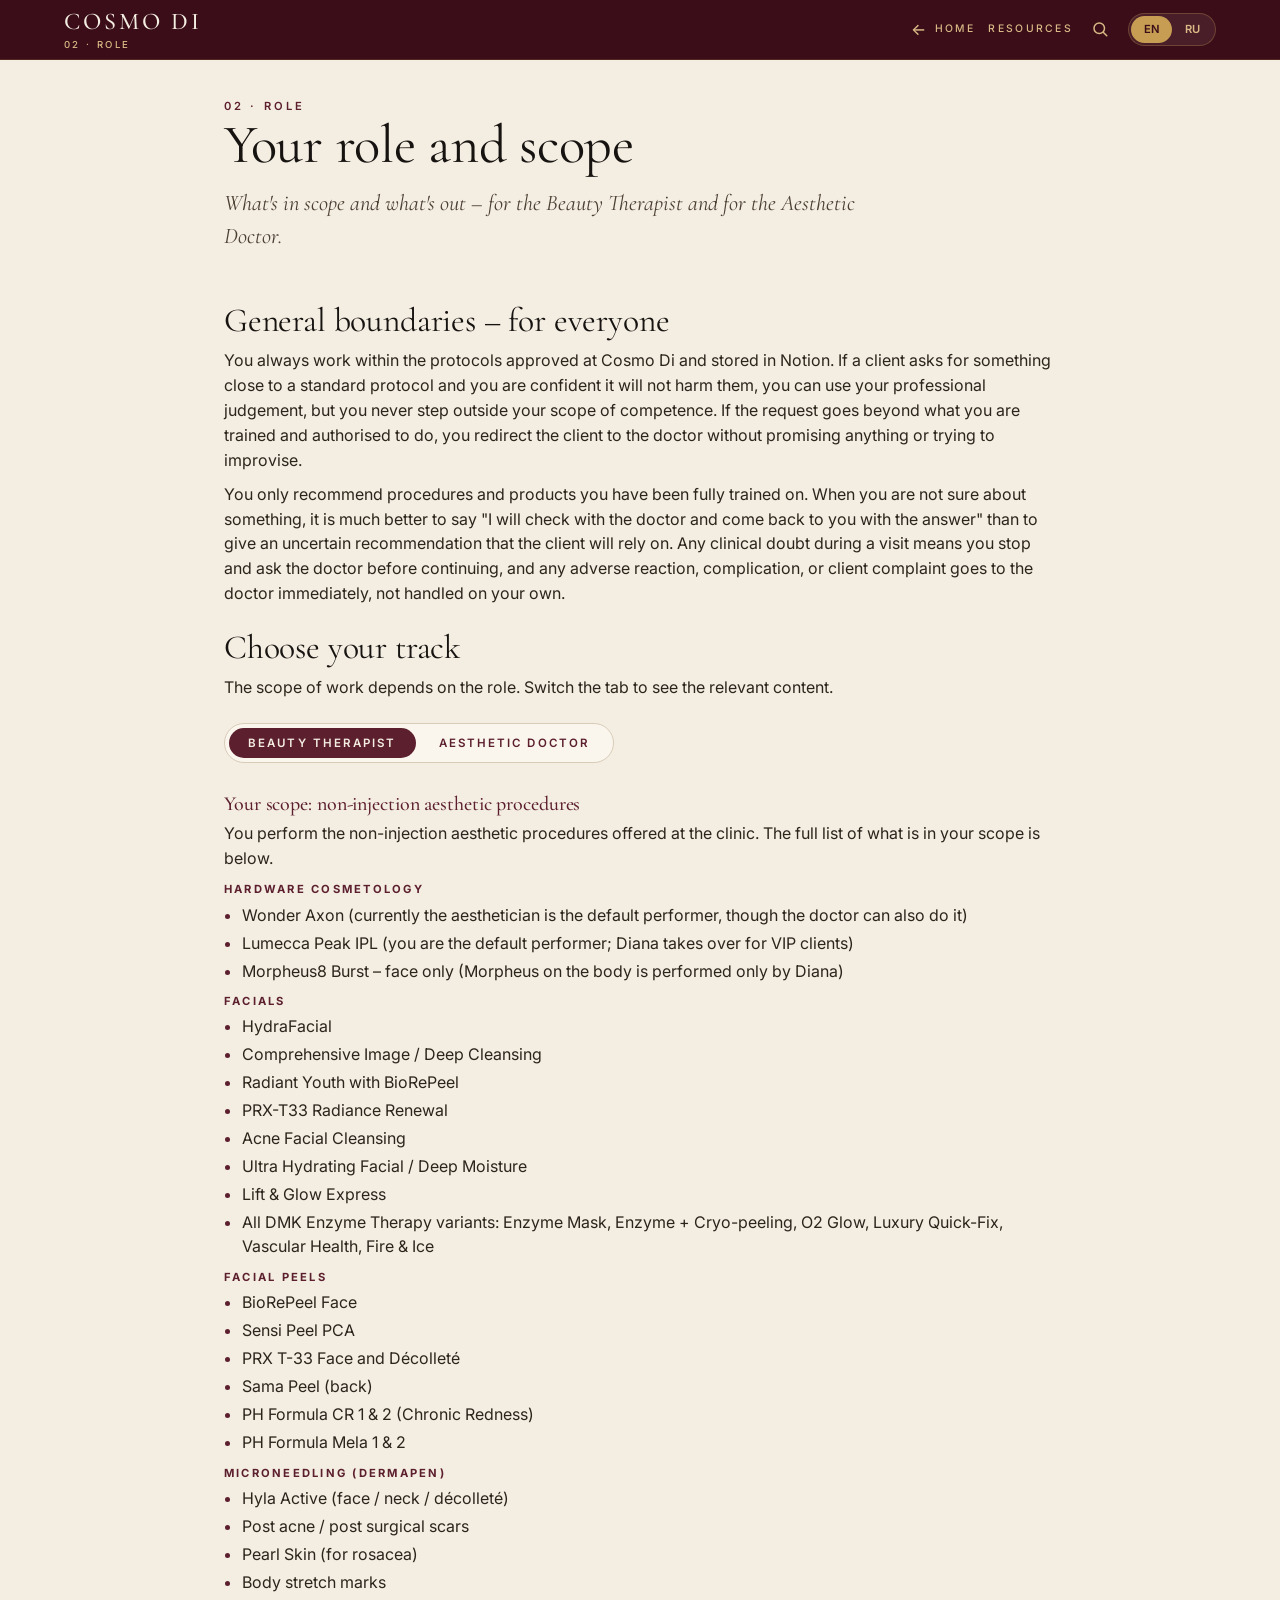
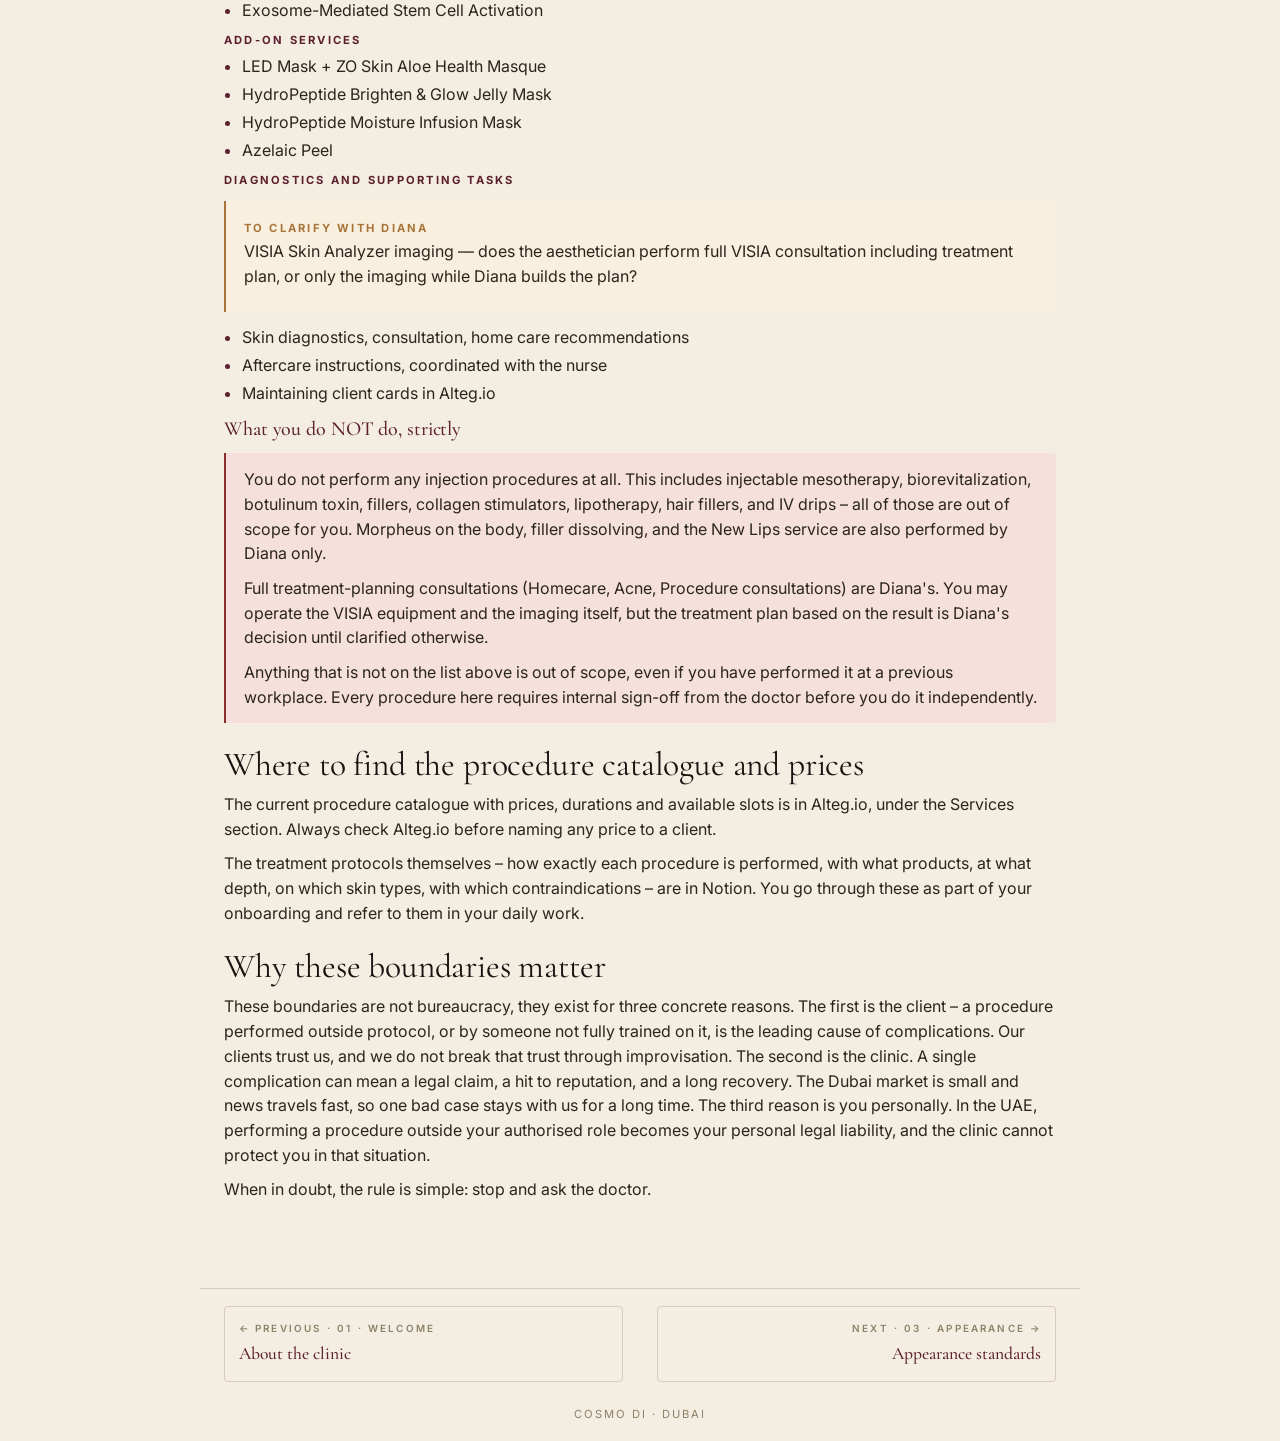
==== 02-role.html @ f695a18b "Add files via upload" ====
<!DOCTYPE html>
<html lang="en">
<head>
  <meta charset="UTF-8">
  <meta name="viewport" content="width=device-width, initial-scale=1.0">
  <title>Your role and scope — Cosmo Di Onboarding</title>
  <link rel="stylesheet" href="styles.css">
</head>
<body>

  <header class="topbar">
    <div class="topbar-inner">
      <a href="index.html" class="brand">
        <span class="brand-text">Cosmo Di</span>
        <span class="brand-sub lang-en">02 · Role</span>
        <span class="brand-sub lang-ru">02 · Роль</span>
      </a>
      <div class="topbar-right">
        <a href="index.html" class="back-link">
          <span class="lang-en">Home</span>
          <span class="lang-ru">Главная</span>
        </a>
        <a href="resources.html" class="resources-link">
          <span class="lang-en">Resources</span>
          <span class="lang-ru">Ресурсы</span>
        </a>
        <button class="site-search-trigger" aria-label="Search">
          <svg width="18" height="18" viewBox="0 0 24 24" fill="none" stroke="currentColor" stroke-width="2" stroke-linecap="round" stroke-linejoin="round">
            <circle cx="11" cy="11" r="7"/>
            <line x1="21" y1="21" x2="16.65" y2="16.65"/>
          </svg>
        </button>
        <div class="lang-switch">
          <button class="lang-btn" data-lang="en">EN</button>
          <button class="lang-btn" data-lang="ru">RU</button>
        </div>
      </div>
    </div>
  </header>

  <div class="page">

    <section class="hero">
      <span class="hero-eyebrow lang-en">02 · Role</span>
      <span class="hero-eyebrow lang-ru">02 · Роль</span>
      <h1 class="lang-en">Your role and scope</h1>
      <h1 class="lang-ru">Роль и границы</h1>
      <p class="hero-lead lang-en">What's in scope and what's out – for the Beauty Therapist and for the Aesthetic Doctor.</p>
      <p class="hero-lead lang-ru">Что входит в scope и что нет – для Beauty Therapist и для Aesthetic Doctor.</p>
    </section>

    <main>

      <h2 class="lang-en">General boundaries – for everyone</h2>
      <h2 class="lang-ru">Общие правила – для всех</h2>

      <div class="lang-en">
        <p>You always work within the protocols approved at Cosmo Di and stored in Notion. If a client asks for something close to a standard protocol and you are confident it will not harm them, you can use your professional judgement, but you never step outside your scope of competence. If the request goes beyond what you are trained and authorised to do, you redirect the client to the doctor without promising anything or trying to improvise.</p>
        <p>You only recommend procedures and products you have been fully trained on. When you are not sure about something, it is much better to say "I will check with the doctor and come back to you with the answer" than to give an uncertain recommendation that the client will rely on. Any clinical doubt during a visit means you stop and ask the doctor before continuing, and any adverse reaction, complication, or client complaint goes to the doctor immediately, not handled on your own.</p>
      </div>

      <div class="lang-ru">
        <p>Ты всегда работаешь в рамках протоколов, утверждённых в Cosmo Di и хранящихся в Notion. Если клиент просит что-то близкое к стандартному протоколу и ты уверена, что это не навредит, можно действовать на основе профессионального суждения, но за пределы своей компетенции выходить нельзя. Если запрос выходит за рамки того, на что ты обучена и допущена, ты перенаправляешь клиента к врачу, не давая обещаний и не пытаясь импровизировать.</p>
        <p>Ты рекомендуешь только те процедуры и продукты, по которым прошла полное обучение. Когда в чём-то не уверена, гораздо лучше сказать «я уточню у врача и вернусь к вам с ответом», чем дать неуверенную рекомендацию, на которую клиент будет опираться. Любое клиническое сомнение во время визита – повод остановиться и спросить врача, прежде чем продолжить. Любая нежелательная реакция, осложнение или жалоба клиента передаются врачу немедленно, ты не разбираешься с этим сама.</p>
      </div>


      <h2 class="lang-en">Choose your track</h2>
      <h2 class="lang-ru">Выбери свой трек</h2>

      <p class="lang-en">The scope of work depends on the role. Switch the tab to see the relevant content.</p>
      <p class="lang-ru">Scope работы зависит от роли. Переключи вкладку, чтобы посмотреть нужный контент.</p>

      <div class="track-switcher">
        <button data-track="A">
          <span class="lang-en">Beauty Therapist</span>
          <span class="lang-ru">Beauty Therapist</span>
        </button>
        <button data-track="B">
          <span class="lang-en">Aesthetic Doctor</span>
          <span class="lang-ru">Aesthetic Doctor</span>
        </button>
      </div>

      <!-- ============= TRACK A ============= -->
      <div class="track-content" data-track="A">

        <h3 class="lang-en">Your scope: non-injection aesthetic procedures</h3>
        <h3 class="lang-ru">Твой scope: неинъекционные эстетические процедуры</h3>

        <p class="lang-en">You perform the non-injection aesthetic procedures offered at the clinic. The full list of what is in your scope is below.</p>
        <p class="lang-ru">Ты проводишь неинъекционные эстетические процедуры из тех, что есть в клинике. Полный список того, что входит в твой scope, ниже.</p>

        <h4 class="lang-en">Hardware cosmetology</h4>
        <h4 class="lang-ru">Аппаратная косметология</h4>
        <ul class="lang-en">
          <li>Wonder Axon (currently the aesthetician is the default performer, though the doctor can also do it)</li>
          <li>Lumecca Peak IPL (you are the default performer; Diana takes over for VIP clients)</li>
          <li>Morpheus8 Burst – face only (Morpheus on the body is performed only by Diana)</li>
        </ul>
        <ul class="lang-ru">
          <li>Wonder Axon (сейчас базовый исполнитель – эстетист, хотя технически врач тоже может)</li>
          <li>Lumecca Peak IPL (ты – базовый исполнитель; для VIP-клиентов её делает Диана)</li>
          <li>Morpheus8 Burst – только лицо (Morpheus на теле делает только Диана)</li>
        </ul>

        <h4 class="lang-en">Facials</h4>
        <h4 class="lang-ru">Facials</h4>
        <ul class="lang-en">
          <li>HydraFacial</li>
          <li>Comprehensive Image / Deep Cleansing</li>
          <li>Radiant Youth with BioRePeel</li>
          <li>PRX-T33 Radiance Renewal</li>
          <li>Acne Facial Cleansing</li>
          <li>Ultra Hydrating Facial / Deep Moisture</li>
          <li>Lift &amp; Glow Express</li>
          <li>All DMK Enzyme Therapy variants: Enzyme Mask, Enzyme + Cryo-peeling, O2 Glow, Luxury Quick-Fix, Vascular Health, Fire &amp; Ice</li>
        </ul>
        <ul class="lang-ru">
          <li>HydraFacial</li>
          <li>Comprehensive Image / Deep Cleansing</li>
          <li>Radiant Youth with BioRePeel</li>
          <li>PRX-T33 Radiance Renewal</li>
          <li>Acne Facial Cleansing</li>
          <li>Ultra Hydrating Facial / Deep Moisture</li>
          <li>Lift &amp; Glow Express</li>
          <li>Все варианты DMK Enzyme Therapy: Enzyme Mask, Enzyme + Cryo-peeling, O2 Glow, Luxury Quick-Fix, Vascular Health, Fire &amp; Ice</li>
        </ul>

        <h4 class="lang-en">Facial peels</h4>
        <h4 class="lang-ru">Facial Peels</h4>
        <ul class="lang-en">
          <li>BioRePeel Face</li>
          <li>Sensi Peel PCA</li>
          <li>PRX T-33 Face and Décolleté</li>
          <li>Sama Peel (back)</li>
          <li>PH Formula CR 1 &amp; 2 (Chronic Redness)</li>
          <li>PH Formula Mela 1 &amp; 2</li>
        </ul>
        <ul class="lang-ru">
          <li>BioRePeel Face</li>
          <li>Sensi Peel PCA</li>
          <li>PRX T-33 Face and Décolleté</li>
          <li>Sama Peel (для спины)</li>
          <li>PH Formula CR 1 &amp; 2 (Chronic Redness)</li>
          <li>PH Formula Mela 1 &amp; 2</li>
        </ul>

        <h4 class="lang-en">Microneedling (Dermapen)</h4>
        <h4 class="lang-ru">Microneedling (Dermapen)</h4>
        <ul class="lang-en">
          <li>Hyla Active (face / neck / décolleté)</li>
          <li>Post acne / post surgical scars</li>
          <li>Pearl Skin (for rosacea)</li>
          <li>Body stretch marks</li>
          <li>Exosome-Mediated Stem Cell Activation</li>
        </ul>
        <ul class="lang-ru">
          <li>Hyla Active (лицо / шея / декольте)</li>
          <li>Post acne / post surgical scars</li>
          <li>Pearl Skin (для розацеа)</li>
          <li>Body stretch marks</li>
          <li>Exosome-Mediated Stem Cell Activation</li>
        </ul>

        <h4 class="lang-en">Add-on services</h4>
        <h4 class="lang-ru">Add-on services</h4>
        <ul class="lang-en">
          <li>LED Mask + ZO Skin Aloe Health Masque</li>
          <li>HydroPeptide Brighten &amp; Glow Jelly Mask</li>
          <li>HydroPeptide Moisture Infusion Mask</li>
          <li>Azelaic Peel</li>
        </ul>
        <ul class="lang-ru">
          <li>LED Mask + ZO Skin Aloe Health Masque</li>
          <li>HydroPeptide Brighten &amp; Glow Jelly Mask</li>
          <li>HydroPeptide Moisture Infusion Mask</li>
          <li>Azelaic Peel</li>
        </ul>

        <h4 class="lang-en">Diagnostics and supporting tasks</h4>
        <h4 class="lang-ru">Диагностика и сопутствующие задачи</h4>

        <div class="callout callout-warning">
          <span class="callout-title lang-en">To clarify with Diana</span>
          <span class="callout-title lang-ru">Уточнить у Дианы</span>
          <p class="lang-en">VISIA Skin Analyzer imaging — does the aesthetician perform full VISIA consultation including treatment plan, or only the imaging while Diana builds the plan?</p>
          <p class="lang-ru">Съёмка на VISIA Skin Analyzer — эстетист проводит полную VISIA-консультацию вместе с построением плана лечения или только съёмку, а план строит Диана?</p>
        </div>

        <ul class="lang-en">
          <li>Skin diagnostics, consultation, home care recommendations</li>
          <li>Aftercare instructions, coordinated with the nurse</li>
          <li>Maintaining client cards in Alteg.io</li>
        </ul>
        <ul class="lang-ru">
          <li>Диагностика кожи, консультация, рекомендации по домашнему уходу</li>
          <li>Aftercare-инструкции, в координации с медсестрой</li>
          <li>Ведение карт клиентов в Alteg.io</li>
        </ul>

        <h3 class="lang-en">What you do NOT do, strictly</h3>
        <h3 class="lang-ru">Что ты НЕ делаешь, строго</h3>

        <div class="callout callout-danger">
          <div class="lang-en">
            <p>You do not perform any injection procedures at all. This includes injectable mesotherapy, biorevitalization, botulinum toxin, fillers, collagen stimulators, lipotherapy, hair fillers, and IV drips – all of those are out of scope for you. Morpheus on the body, filler dissolving, and the New Lips service are also performed by Diana only.</p>
            <p>Full treatment-planning consultations (Homecare, Acne, Procedure consultations) are Diana's. You may operate the VISIA equipment and the imaging itself, but the treatment plan based on the result is Diana's decision until clarified otherwise.</p>
            <p>Anything that is not on the list above is out of scope, even if you have performed it at a previous workplace. Every procedure here requires internal sign-off from the doctor before you do it independently.</p>
          </div>
          <div class="lang-ru">
            <p>Ты не проводишь никаких инъекционных процедур вообще. Сюда входит инъекционная мезотерапия, биоревитализация, ботулотоксин, филлеры, коллаген-стимуляторы, липотерапия, hair fillers и капельницы – всё это вне твоего scope. Morpheus на теле, растворение филлера и услуга New Lips – также только Диана.</p>
            <p>Полные консультации с построением плана лечения (Homecare, Acne, Procedure) – зона Дианы. Ты можешь работать с самим аппаратом VISIA и проводить съёмку, но план лечения на основе результата – решение Дианы, пока это не уточнено иначе.</p>
            <p>Всё, чего нет в списке выше, – вне твоего scope, даже если ты делала эту процедуру на предыдущем месте работы. Каждая процедура здесь требует внутреннего подтверждения от врача, прежде чем ты начнёшь делать её самостоятельно.</p>
          </div>
        </div>

      </div>

      <!-- ============= TRACK B ============= -->
      <div class="track-content" data-track="B">

        <h3 class="lang-en">Your scope: full range of aesthetic procedures</h3>
        <h3 class="lang-ru">Твой scope: полный спектр эстетических процедур</h3>

        <h4 class="lang-en">Injectable aesthetics (your exclusive scope)</h4>
        <h4 class="lang-ru">Инъекционная эстетика (только твоя зона)</h4>
        <ul class="lang-en">
          <li>Botulinum toxin: Dysport, Nabota</li>
          <li>Fillers: Juvederm Smile, full Revanesse range (Contour, Shape, Revise, Kiss), Belotero Balance</li>
          <li>Collagen stimulators: AesthetFill, Nithya line (Collagen, Stimulate, Shield)</li>
          <li>Skin boosters: Jalupro Super Hydro, RRS Long Lasting, Belotero Soft, Profhilo, Jalupro HMW, Meso Wharton P199, Juvelook</li>
          <li>Biorevitalization: Jalupro Blue, NCTF 135 HA, Lumicell Pro, Lapuroon PDRN, Jalupro Eyes, Klardie PDRN, Plinest, Plinest Fast</li>
          <li>Lipotherapy: Cellboost Shape, Triada Lipolytic, PB Serum Medium, PB Serum High</li>
          <li>Hair treatments: Dr. CYJ Hair Filler, Cellbooster Hair, ASCE+ Hair</li>
          <li>Filler dissolving and the New Lips service</li>
        </ul>
        <ul class="lang-ru">
          <li>Ботулотоксин: Dysport, Nabota</li>
          <li>Филлеры: Juvederm Smile, вся линейка Revanesse (Contour, Shape, Revise, Kiss), Belotero Balance</li>
          <li>Коллаген-стимуляторы: AesthetFill, линейка Nithya (Collagen, Stimulate, Shield)</li>
          <li>Skin boosters: Jalupro Super Hydro, RRS Long Lasting, Belotero Soft, Profhilo, Jalupro HMW, Meso Wharton P199, Juvelook</li>
          <li>Биоревитализация: Jalupro Blue, NCTF 135 HA, Lumicell Pro, Lapuroon PDRN, Jalupro Eyes, Klardie PDRN, Plinest, Plinest Fast</li>
          <li>Липотерапия: Cellboost Shape, Triada Lipolytic, PB Serum Medium, PB Serum High</li>
          <li>Hair treatments: Dr. CYJ Hair Filler, Cellbooster Hair, ASCE+ Hair</li>
          <li>Растворение филлера и услуга New Lips</li>
        </ul>

        <h4 class="lang-en">Hardware (in addition to the aesthetician's scope)</h4>
        <h4 class="lang-ru">Аппаратная косметология (в дополнение к scope эстетиста)</h4>
        <ul class="lang-en">
          <li>Morpheus8 Burst on the face (Morpheus on the body is currently performed only by Diana)</li>
        </ul>
        <ul class="lang-ru">
          <li>Morpheus8 Burst на лицо (Morpheus на теле сейчас выполняет только Диана)</li>
        </ul>

        <h4 class="lang-en">All consultations</h4>
        <h4 class="lang-ru">Все консультации</h4>
        <p class="lang-en">Homecare, Acne, VISIA, Procedure consultation. This is where the treatment plan is built, which is why all of them sit with the doctor.</p>
        <p class="lang-ru">Homecare, Acne, VISIA, Procedure consultation. Именно на консультации строится план лечения, поэтому все они – зона врача.</p>

        <p class="lang-en"><strong>Non-injection procedures from the aesthetician scope</strong> are also available to you when needed.</p>
        <p class="lang-ru"><strong>Неинъекционные процедуры из scope эстетиста</strong> тебе также доступны, когда это нужно.</p>

        <h3 class="lang-en">Protocol development and approval</h3>
        <h3 class="lang-ru">Разработка и согласование протоколов</h3>

        <p class="lang-en">You can develop new treatment protocols based on your training and clinical experience, but every new protocol must be reviewed and approved by Diana before it is used at the clinic, or at minimum discussed with her in advance. External experience and certifications do not replace this internal sign-off. The same applies to procedures and products that are not part of your current onboarding – our protocol library, products and equipment are specific to this clinic, and you go through internal training before performing anything independently.</p>

        <p class="lang-ru">Ты можешь разрабатывать новые протоколы лечения на основе своего обучения и клинического опыта, но каждый новый протокол должен быть согласован с Дианой до использования в клинике, или как минимум обсуждён с ней заранее. Внешний опыт и сертификаты не заменяют этого внутреннего согласования. То же касается процедур и продуктов, по которым у тебя ещё не было внутреннего онбординга – наша библиотека протоколов, продукты и оборудование специфичны для этой клиники, и ты проходишь внутреннее обучение, прежде чем выполнять что-либо самостоятельно.</p>

        <p class="lang-en">Conditions that fall outside aesthetic medicine are not treated here – the client is referred to the appropriate specialist.</p>
        <p class="lang-ru">Состояния, выходящие за пределы эстетической медицины, здесь не лечатся – клиент перенаправляется к профильному специалисту.</p>

      </div>


      <h2 class="lang-en">Where to find the procedure catalogue and prices</h2>
      <h2 class="lang-ru">Где смотреть каталог процедур и цены</h2>

      <div class="lang-en">
        <p>The current procedure catalogue with prices, durations and available slots is in Alteg.io, under the Services section. Always check Alteg.io before naming any price to a client.</p>
        <p>The treatment protocols themselves – how exactly each procedure is performed, with what products, at what depth, on which skin types, with which contraindications – are in Notion. You go through these as part of your onboarding and refer to them in your daily work.</p>
      </div>

      <div class="lang-ru">
        <p>Актуальный каталог процедур с ценами, длительностью и доступными слотами – в Alteg.io, раздел «Услуги». Прежде чем называть клиенту любую цену, всегда сверяйся с Alteg.io.</p>
        <p>Сами протоколы лечения – как именно выполняется каждая процедура, какими продуктами, на какой глубине, на каких типах кожи, с какими противопоказаниями – лежат в Notion. С ними ты знакомишься во время онбординга и обращаешься к ним в ежедневной работе.</p>
      </div>


      <h2 class="lang-en">Why these boundaries matter</h2>
      <h2 class="lang-ru">Почему эти границы важны</h2>

      <div class="lang-en">
        <p>These boundaries are not bureaucracy, they exist for three concrete reasons. The first is the client – a procedure performed outside protocol, or by someone not fully trained on it, is the leading cause of complications. Our clients trust us, and we do not break that trust through improvisation. The second is the clinic. A single complication can mean a legal claim, a hit to reputation, and a long recovery. The Dubai market is small and news travels fast, so one bad case stays with us for a long time. The third reason is you personally. In the UAE, performing a procedure outside your authorised role becomes your personal legal liability, and the clinic cannot protect you in that situation.</p>
        <p>When in doubt, the rule is simple: stop and ask the doctor.</p>
      </div>

      <div class="lang-ru">
        <p>Эти границы не бюрократия, они существуют по трём конкретным причинам. Первая – клиент: процедура, проведённая вне протокола или специалистом, не до конца обученным на неё, – главная причина осложнений. Наши клиенты доверяют нам, и это доверие мы не подрываем импровизацией. Вторая – клиника. Одно осложнение – это юридическая претензия, удар по репутации и долгое восстановление. Рынок Дубая маленький, новости расходятся быстро, и один плохой случай остаётся с нами надолго. Третья причина – ты лично. В ОАЭ выполнение процедуры вне твоей официальной роли становится твоей личной юридической ответственностью, и клиника в такой ситуации тебя защитить не сможет.</p>
        <p>Если сомневаешься, правило простое: остановись и спроси врача.</p>
      </div>

    </main>

    <nav class="section-nav">
        <a class="section-nav-link prev" href="01-welcome.html">
          <div class="section-nav-label lang-en">← Previous · 01 · Welcome</div>
          <div class="section-nav-label lang-ru">← Предыдущий · 01 · Введение</div>
          <div class="section-nav-title lang-en">About the clinic</div>
          <div class="section-nav-title lang-ru">О клинике</div>
        </a>
        <a class="section-nav-link next" href="03-appearance.html">
          <div class="section-nav-label lang-en">Next · 03 · Appearance →</div>
          <div class="section-nav-label lang-ru">Дальше · 03 · Внешний вид →</div>
          <div class="section-nav-title lang-en">Appearance standards</div>
          <div class="section-nav-title lang-ru">Стандарты внешнего вида</div>
        </a>
    </nav>

    <p class="footer-note-light">Cosmo Di · Dubai</p>

  </div>

  <div class="site-search-overlay">
    <div class="site-search-panel">
      <div class="site-search-bar">
        <svg class="site-search-bar-icon" width="18" height="18" viewBox="0 0 24 24" fill="none" stroke="currentColor" stroke-width="2" stroke-linecap="round" stroke-linejoin="round">
          <circle cx="11" cy="11" r="7"/>
          <line x1="21" y1="21" x2="16.65" y2="16.65"/>
        </svg>
        <input type="text" class="site-search-input" placeholder="Search the handbook…">
        <button class="site-search-close">ESC</button>
      </div>
      <p class="site-search-hint lang-en">Type at least 2 letters · Cmd/Ctrl + K to open</p>
      <p class="site-search-hint lang-ru">Минимум 2 буквы · Cmd/Ctrl + K чтобы открыть</p>
      <div class="site-search-results"></div>
    </div>
  </div>

  <script src="script.js"></script>
</body>
</html>
---- styles.css ----
/* ============================================================
   Cosmo Di — Cosmetologist Onboarding
   Editorial design — burgundy + cream + gold.
============================================================ */

@import url('https://fonts.googleapis.com/css2?family=Cormorant+Garamond:ital,wght@0,300;0,400;0,500;0,600;1,400&family=Inter:wght@300;400;500;600;700&display=swap');

:root {
  /* Brand palette */
  --burgundy-deep: #3a0d18;
  --burgundy:      #5c1f2e;
  --burgundy-700:  #6e2438;
  --burgundy-500:  #8a3450;
  --burgundy-300:  #c08799;
  --burgundy-100:  #f0dce3;
  --burgundy-50:   #faeef1;

  --cream:        #f4ede2;
  --cream-deep:   #e8dccb;
  --paper:        #fbf6ed;
  --bone:         #d8ccb8;

  --gold:         #c69d52;
  --gold-light:   #d9b985;

  --warm-grey:    #8c8268;
  --ink-light:    #4a3f31;
  --ink:          #2b251c;
  --ink-deep:     #161310;

  --success: #4f6b51;
  --warning: #a8743a;
  --danger:  #8c2e2a;

  --font-display: 'Cormorant Garamond', 'Georgia', serif;
  --font-body:    'Inter', -apple-system, BlinkMacSystemFont, sans-serif;

  --space-1: 0.25rem;
  --space-2: 0.4rem;
  --space-3: 0.6rem;
  --space-4: 0.85rem;
  --space-5: 1.1rem;
  --space-6: 1.5rem;
  --space-7: 2rem;
  --space-8: 2.75rem;
  --space-9: 3.75rem;
  --space-10: 5rem;

  --max-content: 880px;
  --max-wide: 1200px;
  --radius-sm: 2px;
  --radius-md: 4px;
  --radius-lg: 6px;

  --t-fast: 150ms ease;
  --t-base: 250ms cubic-bezier(0.4, 0, 0.2, 1);
}

* { box-sizing: border-box; margin: 0; padding: 0; }

html {
  -webkit-font-smoothing: antialiased;
  -moz-osx-font-smoothing: grayscale;
  scroll-behavior: smooth;
}

body {
  font-family: var(--font-body);
  font-weight: 400;
  font-size: 16px;
  line-height: 1.55;
  color: var(--ink);
  background: var(--cream);
  min-height: 100vh;
}

/* ============================================================
   LANGUAGE TOGGLE
============================================================ */
.lang-en, .lang-ru { display: none !important; }

html[lang="en"] .lang-en { display: revert !important; }
html[lang="ru"] .lang-ru { display: revert !important; }

html[lang="en"] span.lang-en,
html[lang="ru"] span.lang-ru {
  display: inline !important;
}

html[lang="en"] .lang-en.block,
html[lang="ru"] .lang-ru.block {
  display: block !important;
}

/* ============================================================
   Typography
============================================================ */
h1, h2, h3, h4 {
  font-family: var(--font-display);
  font-weight: 400;
  line-height: 1.05;
  color: var(--ink-deep);
  letter-spacing: -0.005em;
}

h1 {
  font-size: clamp(2.25rem, 4.5vw, 3.4rem);
  font-weight: 400;
  margin-bottom: var(--space-4);
}

h2 {
  font-size: clamp(1.6rem, 2.8vw, 2.1rem);
  font-weight: 400;
  margin-top: var(--space-6);
  margin-bottom: var(--space-3);
}

h2:first-child { margin-top: 0; }

h3 {
  font-size: 1.25rem;
  font-weight: 500;
  margin-top: var(--space-4);
  margin-bottom: var(--space-2);
  color: var(--burgundy);
}

h4 {
  font-family: var(--font-body);
  font-size: 0.7rem;
  font-weight: 700;
  text-transform: uppercase;
  letter-spacing: 0.2em;
  color: var(--burgundy);
  margin-top: var(--space-4);
  margin-bottom: var(--space-2);
}

p { margin-bottom: var(--space-3); line-height: 1.55; }

a {
  color: var(--burgundy);
  text-decoration: none;
  border-bottom: 1px solid var(--burgundy-300);
  transition: color var(--t-fast), border-color var(--t-fast);
}

a:hover { color: var(--burgundy-700); border-color: var(--burgundy); }

strong { font-weight: 600; color: var(--ink-deep); }
em { font-style: italic; }

ul, ol { margin-bottom: var(--space-4); padding-left: var(--space-5); }
li { margin-bottom: var(--space-1); line-height: 1.5; }
li::marker { color: var(--burgundy); }

code {
  font-family: 'SF Mono', Menlo, Monaco, monospace;
  font-size: 0.875em;
  background: var(--burgundy-50);
  color: var(--burgundy);
  padding: 0.1em 0.4em;
  border-radius: var(--radius-sm);
}

blockquote {
  border-left: 2px solid var(--gold);
  padding-left: var(--space-5);
  margin: var(--space-4) 0;
  font-style: italic;
  color: var(--ink-light);
  font-family: var(--font-display);
  font-size: 1.2rem;
  line-height: 1.5;
}

hr { border: 0; height: 1px; background: var(--bone); margin: var(--space-6) 0; }

/* ============================================================
   Top bar
============================================================ */
.topbar {
  position: sticky;
  top: 0;
  z-index: 100;
  background: var(--burgundy-deep);
  border-bottom: 1px solid rgba(198, 157, 82, 0.18);
}

.topbar-inner {
  max-width: var(--max-wide);
  margin: 0 auto;
  padding: var(--space-3) var(--space-6);
  display: flex;
  align-items: center;
  justify-content: space-between;
  gap: var(--space-5);
}

.brand {
  display: flex;
  flex-direction: column;
  text-decoration: none;
  border: none;
  color: var(--cream);
  line-height: 1;
}

.brand-text {
  font-family: var(--font-display);
  font-size: 1.5rem;
  font-weight: 500;
  letter-spacing: 0.12em;
  color: var(--cream);
  text-transform: uppercase;
}

.brand-sub {
  font-size: 0.6rem;
  text-transform: uppercase;
  letter-spacing: 0.25em;
  color: var(--gold-light);
  margin-top: 6px;
  font-weight: 500;
}

.topbar-right {
  display: flex;
  align-items: center;
  gap: var(--space-4);
}

.back-link, .resources-link {
  font-size: 0.65rem;
  color: var(--gold-light);
  border: none;
  text-transform: uppercase;
  letter-spacing: 0.22em;
  font-weight: 500;
  display: inline-flex;
  align-items: center;
  gap: var(--space-2);
}

.back-link::before { content: '←'; font-size: 1rem; }
.back-link:hover, .resources-link:hover { color: var(--cream); }

.lang-switch {
  display: inline-flex;
  background: rgba(244, 237, 226, 0.08);
  border: 1px solid rgba(198, 157, 82, 0.3);
  border-radius: 999px;
  overflow: hidden;
  font-size: 0.7rem;
  font-weight: 600;
  letter-spacing: 0.1em;
  padding: 2px;
}

.lang-btn {
  background: transparent;
  border: none;
  color: var(--gold-light);
  padding: 0.3rem 0.8rem;
  cursor: pointer;
  font: inherit;
  text-transform: uppercase;
  transition: all var(--t-fast);
  font-family: var(--font-body);
  border-radius: 999px;
}

.lang-btn.active {
  background: var(--gold);
  color: var(--burgundy-deep);
}

.lang-btn:not(.active):hover { color: var(--cream); }

/* ============================================================
   Page layout
============================================================ */
.page { position: relative; }

main {
  max-width: var(--max-content);
  margin: 0 auto;
  padding: var(--space-6) var(--space-6) var(--space-8);
}

/* ============================================================
   HERO (dark, index)
============================================================ */
.hero-dark {
  background: var(--burgundy-deep);
  color: var(--cream);
  padding: var(--space-8) var(--space-6) var(--space-7);
  text-align: center;
  position: relative;
  overflow: hidden;
}

.hero-dark::before {
  content: '';
  position: absolute;
  top: 0;
  left: 50%;
  transform: translateX(-50%);
  width: min(900px, 90%);
  height: 1px;
  background: linear-gradient(to right, transparent, var(--gold), transparent);
}

.hero-dark-inner {
  max-width: var(--max-content);
  margin: 0 auto;
}

.hero-eyebrow-gold {
  font-family: var(--font-body);
  font-size: 0.7rem;
  text-transform: uppercase;
  letter-spacing: 0.35em;
  color: var(--gold);
  font-weight: 500;
  margin-bottom: var(--space-5);
  display: block;
}

.hero-dark h1 {
  color: var(--cream);
  font-size: clamp(2.75rem, 6vw, 4.2rem);
  font-weight: 300;
  line-height: 1;
  margin-bottom: var(--space-4);
  letter-spacing: -0.01em;
}

.hero-dark-lead {
  font-family: var(--font-display);
  font-style: italic;
  font-size: clamp(1.15rem, 1.8vw, 1.4rem);
  color: rgba(244, 237, 226, 0.85);
  max-width: 52ch;
  margin: 0 auto;
  line-height: 1.5;
  font-weight: 400;
}

/* Gold divider bar */
.gold-bar {
  background: var(--gold);
  padding: var(--space-3) var(--space-4);
  text-align: center;
  font-family: var(--font-body);
  font-size: 0.7rem;
  font-weight: 600;
  text-transform: uppercase;
  letter-spacing: 0.25em;
  color: var(--burgundy-deep);
}

/* Standard hero (light cream version, section pages) */
.hero {
  max-width: var(--max-content);
  margin: 0 auto;
  padding: var(--space-7) var(--space-6) var(--space-5);
}

.hero-eyebrow {
  font-family: var(--font-body);
  font-size: 0.7rem;
  text-transform: uppercase;
  letter-spacing: 0.28em;
  color: var(--burgundy);
  font-weight: 600;
  margin-bottom: var(--space-3);
  display: block;
}

.hero-lead {
  font-family: var(--font-display);
  font-size: clamp(1.15rem, 1.8vw, 1.4rem);
  font-style: italic;
  font-weight: 400;
  color: var(--ink-light);
  margin-top: var(--space-3);
  max-width: 64ch;
  line-height: 1.45;
}

/* ============================================================
   Index — intro facts
============================================================ */
.intro {
  background: var(--burgundy-deep);
  color: var(--cream);
  padding: var(--space-7) var(--space-6);
  text-align: center;
}

.intro-tagline {
  font-family: var(--font-display);
  font-style: italic;
  font-size: clamp(1.3rem, 2.5vw, 1.75rem);
  color: var(--cream);
  max-width: 48ch;
  margin: 0 auto var(--space-6);
  line-height: 1.4;
  font-weight: 400;
}

.intro-grid {
  display: grid;
  grid-template-columns: repeat(auto-fit, minmax(180px, 1fr));
  gap: var(--space-5);
  max-width: var(--max-wide);
  margin: 0 auto;
  text-align: left;
  padding-top: var(--space-5);
  border-top: 1px solid rgba(198, 157, 82, 0.25);
}

.intro-fact {
  font-size: 0.85rem;
  line-height: 1.5;
  color: rgba(244, 237, 226, 0.75);
}

.intro-fact-label {
  font-size: 0.62rem;
  text-transform: uppercase;
  letter-spacing: 0.22em;
  color: var(--gold);
  margin-bottom: var(--space-2);
  font-weight: 600;
}

.intro-fact-value {
  font-family: var(--font-display);
  font-size: 1.5rem;
  color: var(--cream);
  font-weight: 400;
  margin-bottom: var(--space-1);
  line-height: 1.2;
}

/* ============================================================
   Section cards (index)
============================================================ */
.sections {
  max-width: var(--max-wide);
  margin: 0 auto;
  padding: var(--space-8) var(--space-6);
}

.sections-heading {
  text-align: center;
  margin-bottom: var(--space-2);
  font-size: clamp(2rem, 4vw, 2.8rem);
}

.sections-eyebrow {
  text-align: center;
  font-family: var(--font-body);
  font-size: 0.7rem;
  text-transform: uppercase;
  letter-spacing: 0.3em;
  color: var(--burgundy);
  font-weight: 600;
  margin-bottom: var(--space-3);
}

.sections-intro {
  text-align: center;
  font-family: var(--font-display);
  font-style: italic;
  color: var(--ink-light);
  font-size: 1.15rem;
  margin: 0 auto var(--space-6);
  max-width: 50ch;
}

.sections-grid {
  display: grid;
  grid-template-columns: repeat(auto-fill, minmax(310px, 1fr));
  gap: 1px;
  background: var(--bone);
  border: 1px solid var(--bone);
}

.section-card {
  position: relative;
  display: flex;
  flex-direction: column;
  background: var(--paper);
  padding: var(--space-5);
  text-decoration: none;
  color: var(--ink);
  transition: all var(--t-base);
  min-height: 220px;
  border: none;
}

.section-card::before {
  content: '';
  position: absolute;
  top: 0;
  left: 0;
  width: 100%;
  height: 2px;
  background: var(--burgundy);
  transform: scaleX(0);
  transform-origin: left;
  transition: transform var(--t-base);
}

.section-card:hover {
  background: #fff;
  transform: translateY(-2px);
}

.section-card:hover::before { transform: scaleX(1); }

.section-num {
  font-family: var(--font-body);
  font-size: 0.65rem;
  font-weight: 600;
  letter-spacing: 0.25em;
  color: var(--gold);
  text-transform: uppercase;
  margin-bottom: var(--space-3);
}

.section-title {
  font-family: var(--font-display);
  font-size: 1.5rem;
  font-weight: 500;
  color: var(--burgundy-deep);
  margin-bottom: var(--space-2);
  line-height: 1.15;
}

.section-desc {
  font-size: 0.88rem;
  line-height: 1.55;
  color: var(--ink-light);
  flex: 1;
}

.section-arrow {
  margin-top: var(--space-4);
  font-size: 0.85rem;
  letter-spacing: 0.2em;
  text-transform: uppercase;
  color: var(--burgundy);
  font-weight: 600;
  transition: transform var(--t-base);
  font-family: var(--font-body);
  display: inline-flex;
  align-items: center;
  gap: var(--space-2);
}

.section-arrow::after { content: '→'; transition: transform var(--t-base); }
.section-card:hover .section-arrow::after { transform: translateX(4px); }

/* "Needs Diana input" badge on section cards */
.section-card-needs-input::after {
  content: '!';
  position: absolute;
  top: var(--space-3);
  right: var(--space-3);
  width: 24px;
  height: 24px;
  background: var(--gold);
  color: var(--burgundy-deep);
  border-radius: 50%;
  display: flex;
  align-items: center;
  justify-content: center;
  font-family: var(--font-display);
  font-size: 1.1rem;
  font-weight: 600;
  line-height: 1;
}

/* ============================================================
   Content blocks
============================================================ */
.callout {
  background: var(--burgundy-50);
  border-left: 2px solid var(--burgundy);
  padding: var(--space-4) var(--space-5);
  margin: var(--space-4) 0;
  border-radius: 0 var(--radius-md) var(--radius-md) 0;
}

.callout p:last-child { margin-bottom: 0; }

.callout-warning { background: #f9efde; border-left-color: var(--warning); }
.callout-danger  { background: #f5e0de; border-left-color: var(--danger); }
.callout-success { background: #e7ede1; border-left-color: var(--success); }

.callout-title {
  font-family: var(--font-body);
  font-weight: 700;
  font-size: 0.7rem;
  text-transform: uppercase;
  letter-spacing: 0.2em;
  color: var(--burgundy);
  margin-bottom: var(--space-2);
  display: block;
}

.callout-warning .callout-title { color: var(--warning); }
.callout-danger  .callout-title { color: var(--danger); }
.callout-success .callout-title { color: var(--success); }

/* Compare */
.compare {
  display: grid;
  grid-template-columns: 1fr 1fr;
  gap: var(--space-4);
  margin: var(--space-4) 0;
}

.compare-card { padding: var(--space-4); border-radius: var(--radius-md); font-size: 0.9rem; line-height: 1.55; }
.compare-bad  { background: #f5e0de; border: 1px solid #e5beba; }
.compare-good { background: #e7ede1; border: 1px solid #c8d3c1; }

.compare-label {
  font-family: var(--font-body);
  font-size: 0.7rem;
  text-transform: uppercase;
  letter-spacing: 0.2em;
  font-weight: 700;
  margin-bottom: var(--space-2);
  display: block;
}

.compare-bad  .compare-label { color: var(--danger); }
.compare-good .compare-label { color: var(--success); }

/* Example block */
.example {
  background: var(--paper);
  border: 1px solid var(--bone);
  border-radius: var(--radius-md);
  padding: var(--space-4);
  margin: var(--space-4) 0;
  font-size: 0.9rem;
}

.example-label {
  font-family: var(--font-body);
  font-size: 0.7rem;
  text-transform: uppercase;
  letter-spacing: 0.2em;
  color: var(--burgundy);
  font-weight: 700;
  margin-bottom: var(--space-2);
}

/* Tables */
table { width: 100%; border-collapse: collapse; margin: var(--space-4) 0; font-size: 0.9rem; }

th, td {
  text-align: left;
  padding: var(--space-2) var(--space-4);
  border-bottom: 1px solid var(--bone);
  vertical-align: top;
}

th {
  font-family: var(--font-body);
  font-weight: 700;
  font-size: 0.68rem;
  text-transform: uppercase;
  letter-spacing: 0.18em;
  color: var(--burgundy);
  background: var(--paper);
  border-bottom: 2px solid var(--burgundy);
}

tbody tr:hover { background: var(--paper); }

/* KV list */
.kv-list { margin: var(--space-4) 0; }

.kv-row {
  display: grid;
  grid-template-columns: minmax(140px, 220px) 1fr;
  gap: var(--space-5);
  padding: var(--space-2) 0;
  border-bottom: 1px solid var(--bone);
}

.kv-row:last-child { border-bottom: none; }

.kv-key { font-family: var(--font-body); font-weight: 600; font-size: 0.85rem; color: var(--burgundy); }
.kv-val { font-size: 0.95rem; color: var(--ink); line-height: 1.5; }

/* KPI cards */
.kpi-grid {
  display: grid;
  grid-template-columns: repeat(auto-fill, minmax(200px, 1fr));
  gap: var(--space-3);
  margin: var(--space-4) 0;
}

.kpi-card {
  padding: var(--space-4);
  border: 1px solid var(--bone);
  border-radius: var(--radius-md);
  background: var(--paper);
  text-align: center;
}

.kpi-num {
  font-family: var(--font-display);
  font-size: 3rem;
  font-weight: 400;
  color: var(--burgundy);
  line-height: 1;
  display: block;
  margin-bottom: var(--space-2);
}

.kpi-label { font-size: 0.7rem; text-transform: uppercase; letter-spacing: 0.2em; font-weight: 600; color: var(--ink-light); }

/* Accordion */
.accordion { margin: var(--space-4) 0; }

.accordion details {
  border: 1px solid var(--bone);
  border-radius: var(--radius-md);
  margin-bottom: var(--space-2);
  background: var(--paper);
  overflow: hidden;
  transition: all var(--t-base);
}

.accordion details[open] { border-color: var(--burgundy-300); background: #fff; }

.accordion summary {
  padding: var(--space-3) var(--space-5);
  cursor: pointer;
  display: flex;
  align-items: center;
  justify-content: space-between;
  gap: var(--space-4);
  font-family: var(--font-display);
  font-size: 1.3rem;
  font-weight: 500;
  color: var(--ink-deep);
  list-style: none;
  transition: background var(--t-fast);
}

.accordion summary::-webkit-details-marker { display: none; }

.accordion summary::after {
  content: '+';
  font-size: 1.6rem;
  color: var(--burgundy);
  font-weight: 300;
  transition: transform var(--t-base);
}

.accordion details[open] summary::after { transform: rotate(45deg); }
.accordion summary:hover { background: rgba(92, 31, 46, 0.04); }
.accordion-body { padding: 0 var(--space-5) var(--space-4); border-top: 1px solid var(--bone); }

/* Steps */
.steps { counter-reset: step; list-style: none; padding: 0; margin: var(--space-4) 0; }

.steps > li {
  counter-increment: step;
  position: relative;
  padding-left: var(--space-7);
  padding-bottom: var(--space-4);
  margin-bottom: 0;
}

.steps > li::before {
  content: counter(step);
  position: absolute;
  left: 0;
  top: -2px;
  width: 30px;
  height: 30px;
  background: var(--burgundy);
  color: var(--cream);
  border-radius: 50%;
  display: flex;
  align-items: center;
  justify-content: center;
  font-family: var(--font-display);
  font-size: 0.95rem;
  font-weight: 500;
}

.steps > li:not(:last-child)::after {
  content: '';
  position: absolute;
  left: 14px;
  top: 30px;
  bottom: 0;
  width: 1px;
  background: var(--burgundy-300);
}

/* Section nav */
.section-nav {
  max-width: var(--max-content);
  margin: var(--space-7) auto var(--space-5);
  padding: var(--space-5) var(--space-6) 0;
  display: flex;
  justify-content: space-between;
  gap: var(--space-4);
  border-top: 1px solid var(--bone);
}

.section-nav-link {
  display: block;
  flex: 1;
  max-width: 48%;
  padding: var(--space-4);
  border: 1px solid var(--bone);
  border-radius: var(--radius-md);
  color: var(--ink);
  text-decoration: none;
  transition: all var(--t-base);
}

.section-nav-link:hover { border-color: var(--burgundy-300); background: var(--paper); }
.section-nav-link.prev { text-align: left; }
.section-nav-link.next { text-align: right; margin-left: auto; }

.section-nav-label {
  font-size: 0.62rem;
  text-transform: uppercase;
  letter-spacing: 0.22em;
  color: var(--warm-grey);
  margin-bottom: var(--space-1);
  font-weight: 600;
}

.section-nav-title { font-family: var(--font-display); font-size: 1.1rem; font-weight: 500; color: var(--burgundy); }

/* Footer note */
.footer-note {
  background: var(--burgundy-deep);
  color: var(--gold-light);
  margin: 0;
  padding: var(--space-5);
  text-align: center;
  font-size: 0.7rem;
  letter-spacing: 0.2em;
  text-transform: uppercase;
  font-weight: 500;
}

.footer-note-light {
  margin: var(--space-6) auto var(--space-5);
  max-width: var(--max-content);
  padding: 0 var(--space-6);
  text-align: center;
  font-size: 0.7rem;
  letter-spacing: 0.18em;
  text-transform: uppercase;
  color: var(--warm-grey);
}

/* Resource cards */
.resource-card {
  background: var(--paper);
  border: 1px solid var(--bone);
  border-radius: var(--radius-md);
  padding: var(--space-5);
  margin: var(--space-3) 0;
}

.resource-source {
  font-family: var(--font-body);
  font-size: 0.62rem;
  text-transform: uppercase;
  letter-spacing: 0.25em;
  color: var(--gold);
  font-weight: 600;
  margin-bottom: var(--space-2);
}

.resource-title {
  font-family: var(--font-display);
  font-size: 1.4rem;
  font-weight: 500;
  color: var(--burgundy-deep);
  margin-bottom: var(--space-2);
}

.resource-desc {
  font-size: 0.92rem;
  line-height: 1.55;
  color: var(--ink-light);
  margin-bottom: var(--space-3);
}

.resource-actions {
  display: flex;
  flex-wrap: wrap;
  gap: var(--space-3);
}

.resource-actions a {
  font-size: 0.78rem;
  font-weight: 500;
  text-transform: uppercase;
  letter-spacing: 0.12em;
  border: 1px solid var(--burgundy-300);
  padding: 0.4em 0.9em;
  border-radius: var(--radius-sm);
  transition: all var(--t-fast);
}

.resource-actions a:hover {
  background: var(--burgundy);
  color: var(--cream);
  border-color: var(--burgundy);
}

/* Screenshots */
.screenshot {
  margin: var(--space-4) 0;
  border: 1px solid var(--bone);
  border-radius: var(--radius-md);
  overflow: hidden;
  background: #fff;
}

.screenshot img {
  width: 100%;
  display: block;
}

.screenshot-caption {
  padding: var(--space-3) var(--space-4);
  font-size: 0.78rem;
  color: var(--ink-light);
  background: var(--paper);
  border-top: 1px solid var(--bone);
  font-style: italic;
  font-family: var(--font-display);
}

/* Track switcher (Block 2) */
.track-switcher {
  display: inline-flex;
  background: var(--paper);
  border: 1px solid var(--bone);
  border-radius: 999px;
  padding: 4px;
  margin: var(--space-4) 0 var(--space-5);
  gap: 4px;
}

.track-switcher button {
  background: transparent;
  border: none;
  font-family: var(--font-body);
  font-size: 0.72rem;
  text-transform: uppercase;
  letter-spacing: 0.18em;
  font-weight: 600;
  color: var(--burgundy);
  padding: 0.5rem 1.2rem;
  cursor: pointer;
  border-radius: 999px;
  transition: all var(--t-fast);
}

.track-switcher button.active {
  background: var(--burgundy);
  color: var(--cream);
}

.track-content { display: none; }
.track-content.active { display: block; }

/* ============================================================
   Site-wide search
============================================================ */
.site-search-trigger {
  background: transparent;
  border: none;
  color: var(--gold-light);
  cursor: pointer;
  padding: 0.3rem;
  display: inline-flex;
  align-items: center;
  justify-content: center;
  transition: color var(--t-fast);
}

.site-search-trigger:hover { color: var(--cream); }

.site-search-overlay {
  position: fixed;
  inset: 0;
  z-index: 1000;
  background: rgba(58, 13, 24, 0.55);
  backdrop-filter: blur(3px);
  display: none;
  align-items: flex-start;
  justify-content: center;
  padding: 8vh var(--space-4) var(--space-4);
}

.site-search-overlay.open { display: flex; }

.site-search-panel {
  width: 100%;
  max-width: 640px;
  background: var(--paper);
  border: 1px solid var(--gold);
  border-radius: var(--radius-md);
  box-shadow: 0 24px 60px rgba(22, 19, 16, 0.35);
  overflow: hidden;
  display: flex;
  flex-direction: column;
  max-height: 78vh;
}

.site-search-bar {
  display: flex;
  align-items: center;
  gap: var(--space-3);
  padding: var(--space-4) var(--space-5);
  border-bottom: 1px solid var(--bone);
  background: #fff;
}

.site-search-bar-icon { color: var(--burgundy); flex: none; }

.site-search-input {
  flex: 1;
  border: none;
  outline: none;
  background: transparent;
  font-family: var(--font-body);
  font-size: 1rem;
  color: var(--ink);
}

.site-search-close {
  background: transparent;
  border: 1px solid var(--bone);
  color: var(--ink-light);
  font-family: var(--font-body);
  font-size: 0.65rem;
  text-transform: uppercase;
  letter-spacing: 0.18em;
  font-weight: 600;
  padding: 0.35rem 0.7rem;
  border-radius: var(--radius-sm);
  cursor: pointer;
  transition: all var(--t-fast);
}

.site-search-close:hover { border-color: var(--burgundy); color: var(--burgundy); }

.site-search-hint {
  padding: var(--space-3) var(--space-5);
  font-size: 0.8rem;
  color: var(--warm-grey);
  font-style: italic;
}

.site-search-results { overflow-y: auto; }

.site-search-result {
  display: block;
  padding: var(--space-4) var(--space-5);
  border-bottom: 1px solid var(--bone);
  text-decoration: none;
  border-left: 2px solid transparent;
  transition: background var(--t-fast), border-color var(--t-fast);
}

.site-search-result:hover {
  background: var(--burgundy-50);
  border-left-color: var(--burgundy);
}

.site-search-result-label {
  display: block;
  font-family: var(--font-body);
  font-size: 0.62rem;
  text-transform: uppercase;
  letter-spacing: 0.22em;
  font-weight: 700;
  color: var(--burgundy);
  margin-bottom: var(--space-2);
}

.site-search-result-snippet {
  display: block;
  font-size: 0.88rem;
  line-height: 1.5;
  color: var(--ink-light);
}

.site-search-result-snippet mark {
  background: rgba(198, 157, 82, 0.35);
  color: var(--ink-deep);
  padding: 0 0.15em;
  border-radius: 2px;
}

.site-search-empty {
  padding: var(--space-6) var(--space-5);
  text-align: center;
  color: var(--warm-grey);
  font-style: italic;
  font-size: 0.9rem;
}

/* Mobile */
@media (max-width: 768px) {
  body { font-size: 15px; }
  .topbar-inner { padding: var(--space-3) var(--space-4); gap: var(--space-3); flex-wrap: wrap; }
  .brand-text { font-size: 1.1rem; }
  .brand-sub { font-size: 0.55rem; }
  main, .hero, .hero-dark, .intro { padding-left: var(--space-4); padding-right: var(--space-4); }
  .sections { padding: var(--space-6) var(--space-4); }
  .sections-grid { grid-template-columns: 1fr; }
  .intro-grid { grid-template-columns: 1fr 1fr; gap: var(--space-4); }
  .compare { grid-template-columns: 1fr; }
  .kv-row { grid-template-columns: 1fr; gap: var(--space-2); }
  .section-nav { flex-direction: column; padding-left: var(--space-4); padding-right: var(--space-4); }
  .section-nav-link { max-width: 100%; }
  table { font-size: 0.85rem; }
  th, td { padding: var(--space-2) var(--space-3); }
  .back-link, .resources-link { display: none; }
  .site-search-overlay { padding-top: 4vh; }
  .site-search-close { display: none; }
}

@keyframes fadeUp {
  from { opacity: 0; transform: translateY(8px); }
  to { opacity: 1; transform: translateY(0); }
}

.hero-dark, .intro, .hero, main > *, .sections-grid > * {
  animation: fadeUp 0.45s cubic-bezier(0.4, 0, 0.2, 1) backwards;
}
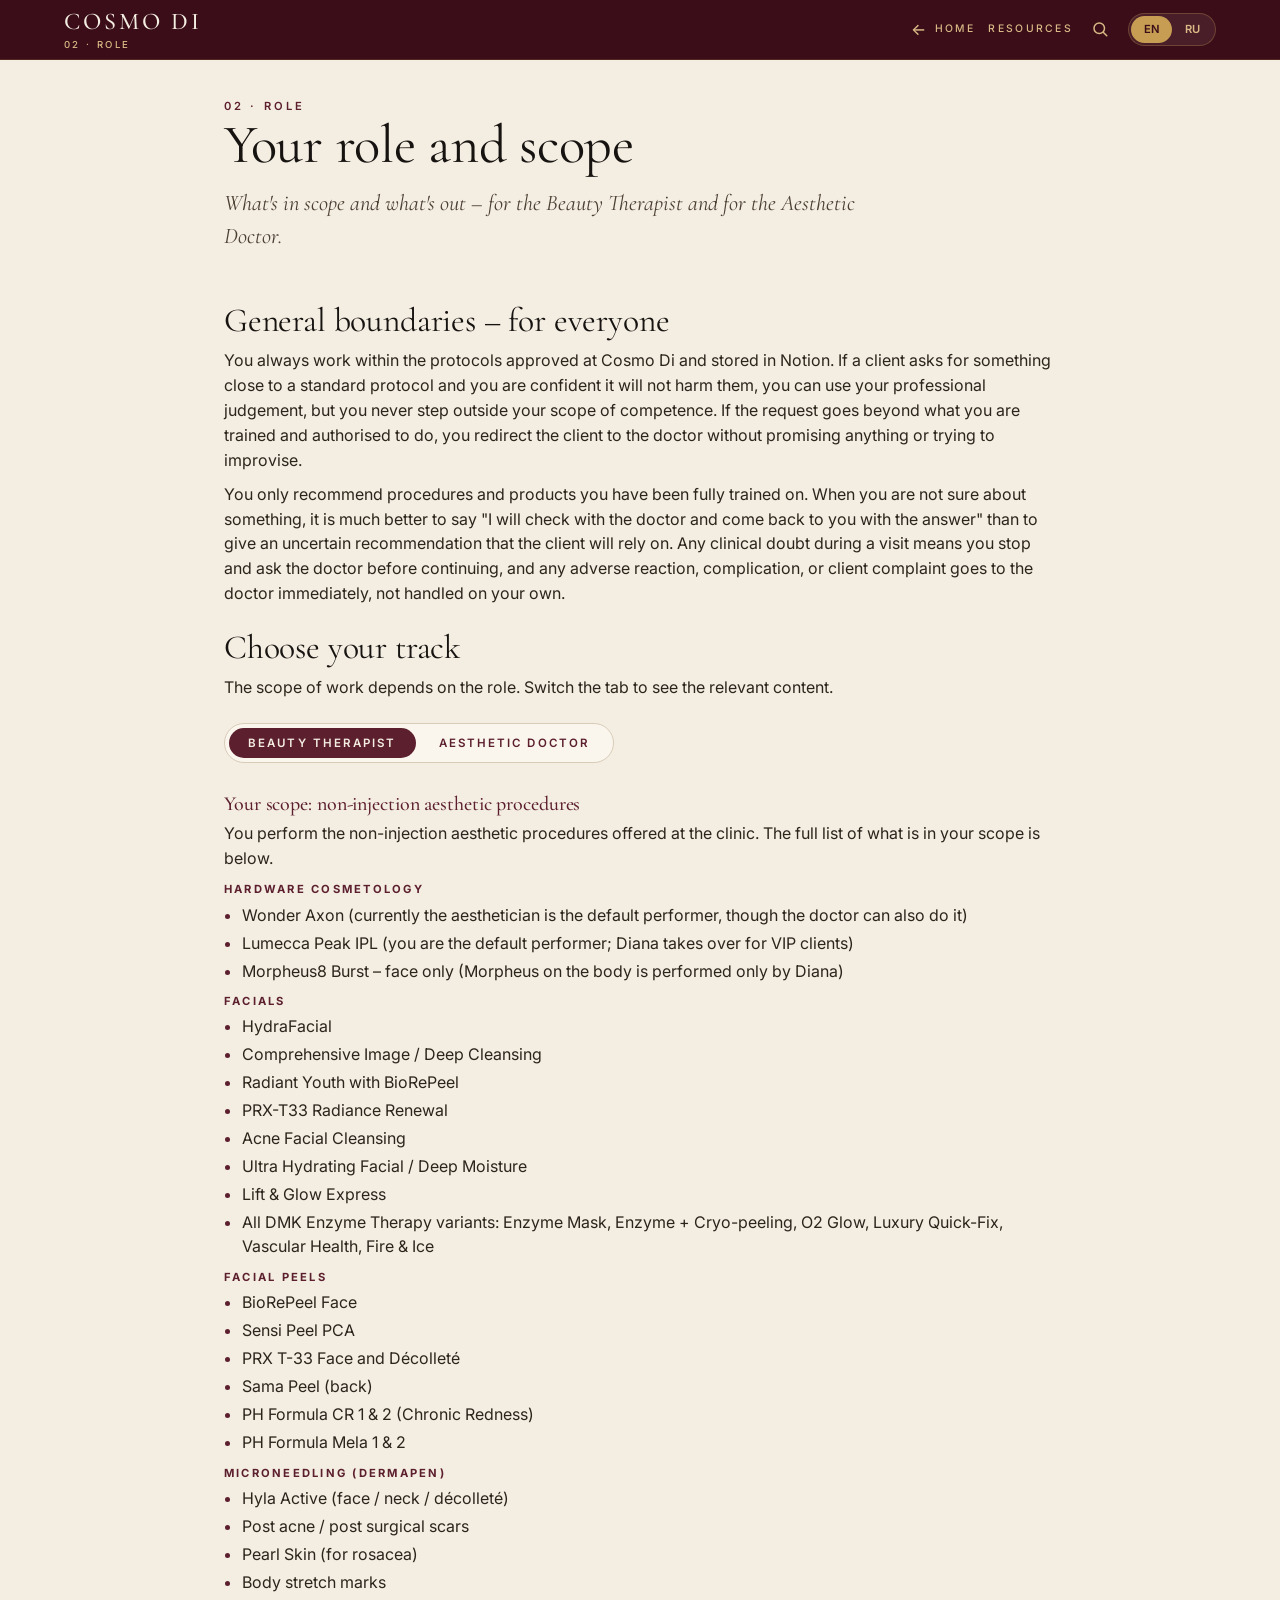
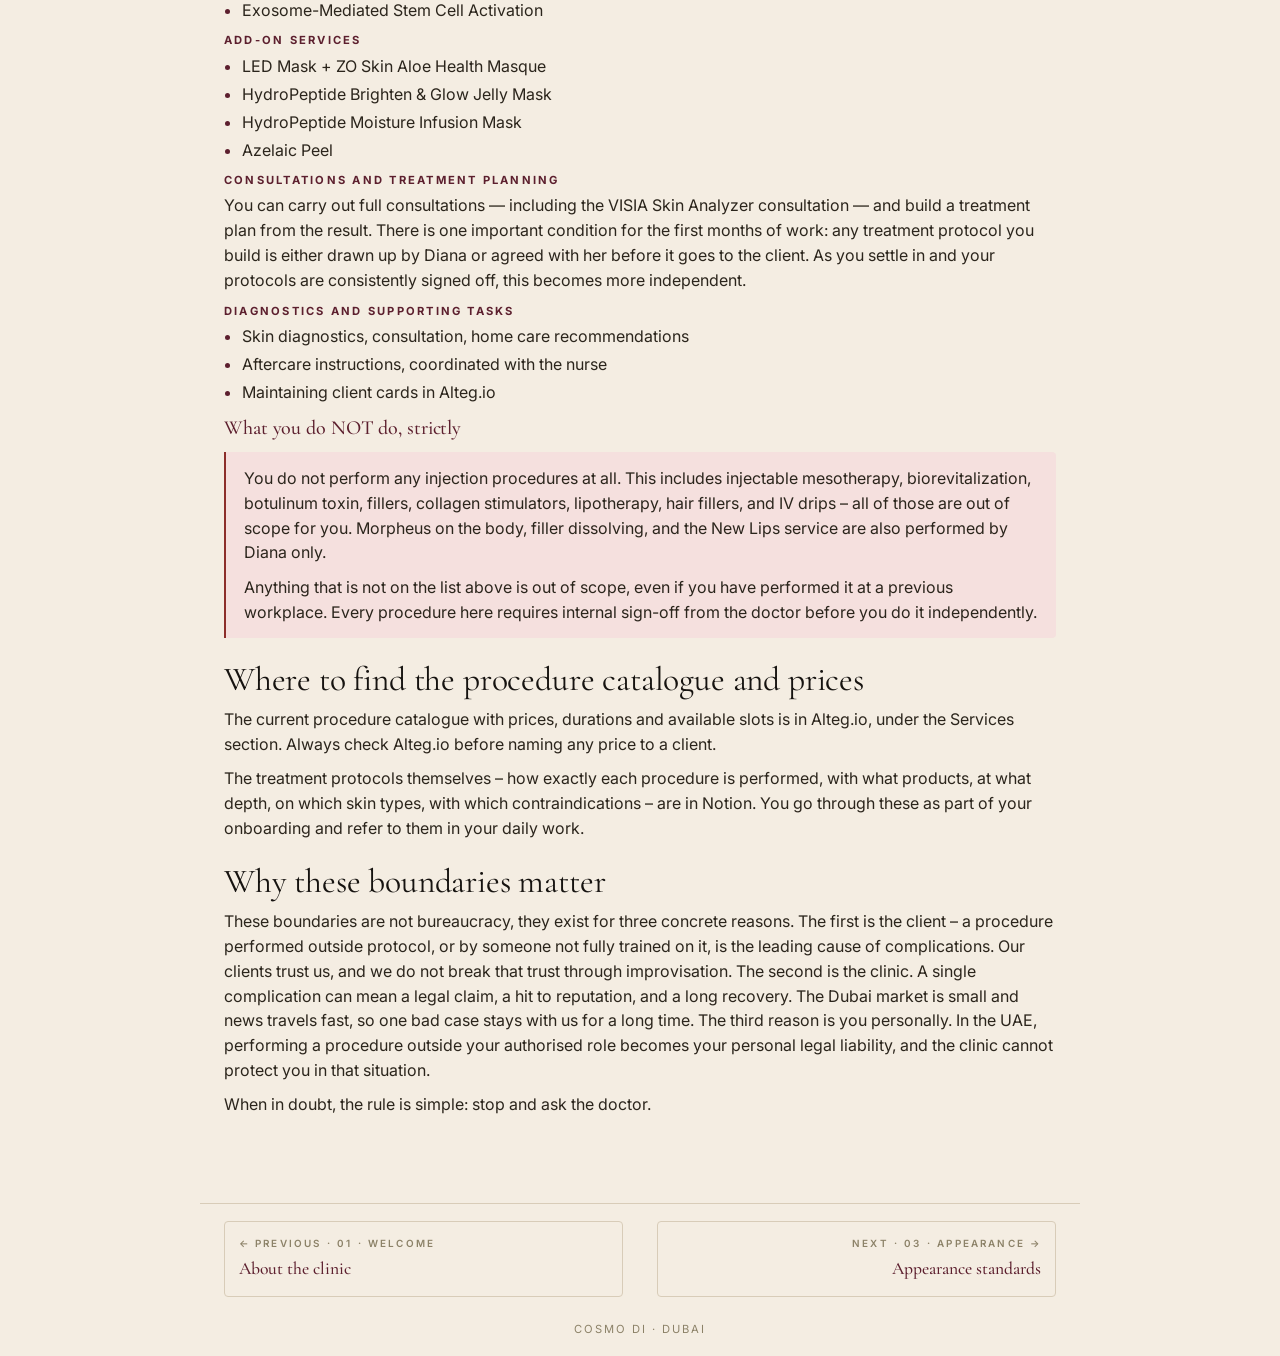
==== commit bf554eb2: "Add files via upload" ====
--- a/02-role.html
+++ b/02-role.html
@@ -178,15 +178,18 @@
           <li>Azelaic Peel</li>
         </ul>
 
+        <h4 class="lang-en">Consultations and treatment planning</h4>
+        <h4 class="lang-ru">Консультации и построение плана</h4>
+
+        <div class="lang-en">
+          <p>You can carry out full consultations — including the VISIA Skin Analyzer consultation — and build a treatment plan from the result. There is one important condition for the first months of work: any treatment protocol you build is either drawn up by Diana or agreed with her before it goes to the client. As you settle in and your protocols are consistently signed off, this becomes more independent.</p>
+        </div>
+        <div class="lang-ru">
+          <p>Ты можешь проводить полные консультации — включая консультацию на VISIA Skin Analyzer — и строить план лечения по результату. Есть одно важное условие на первые месяцы работы: любой протокол лечения, который ты составляешь, либо составляется Дианой, либо согласуется с ней до того, как он уйдёт клиенту. По мере того как ты осваиваешься и твои протоколы стабильно подтверждаются, работа становится более самостоятельной.</p>
+        </div>
+
         <h4 class="lang-en">Diagnostics and supporting tasks</h4>
         <h4 class="lang-ru">Диагностика и сопутствующие задачи</h4>
-
-        <div class="callout callout-warning">
-          <span class="callout-title lang-en">To clarify with Diana</span>
-          <span class="callout-title lang-ru">Уточнить у Дианы</span>
-          <p class="lang-en">VISIA Skin Analyzer imaging — does the aesthetician perform full VISIA consultation including treatment plan, or only the imaging while Diana builds the plan?</p>
-          <p class="lang-ru">Съёмка на VISIA Skin Analyzer — эстетист проводит полную VISIA-консультацию вместе с построением плана лечения или только съёмку, а план строит Диана?</p>
-        </div>
 
         <ul class="lang-en">
           <li>Skin diagnostics, consultation, home care recommendations</li>
@@ -205,12 +208,10 @@
         <div class="callout callout-danger">
           <div class="lang-en">
             <p>You do not perform any injection procedures at all. This includes injectable mesotherapy, biorevitalization, botulinum toxin, fillers, collagen stimulators, lipotherapy, hair fillers, and IV drips – all of those are out of scope for you. Morpheus on the body, filler dissolving, and the New Lips service are also performed by Diana only.</p>
-            <p>Full treatment-planning consultations (Homecare, Acne, Procedure consultations) are Diana's. You may operate the VISIA equipment and the imaging itself, but the treatment plan based on the result is Diana's decision until clarified otherwise.</p>
             <p>Anything that is not on the list above is out of scope, even if you have performed it at a previous workplace. Every procedure here requires internal sign-off from the doctor before you do it independently.</p>
           </div>
           <div class="lang-ru">
             <p>Ты не проводишь никаких инъекционных процедур вообще. Сюда входит инъекционная мезотерапия, биоревитализация, ботулотоксин, филлеры, коллаген-стимуляторы, липотерапия, hair fillers и капельницы – всё это вне твоего scope. Morpheus на теле, растворение филлера и услуга New Lips – также только Диана.</p>
-            <p>Полные консультации с построением плана лечения (Homecare, Acne, Procedure) – зона Дианы. Ты можешь работать с самим аппаратом VISIA и проводить съёмку, но план лечения на основе результата – решение Дианы, пока это не уточнено иначе.</p>
             <p>Всё, чего нет в списке выше, – вне твоего scope, даже если ты делала эту процедуру на предыдущем месте работы. Каждая процедура здесь требует внутреннего подтверждения от врача, прежде чем ты начнёшь делать её самостоятельно.</p>
           </div>
         </div>
